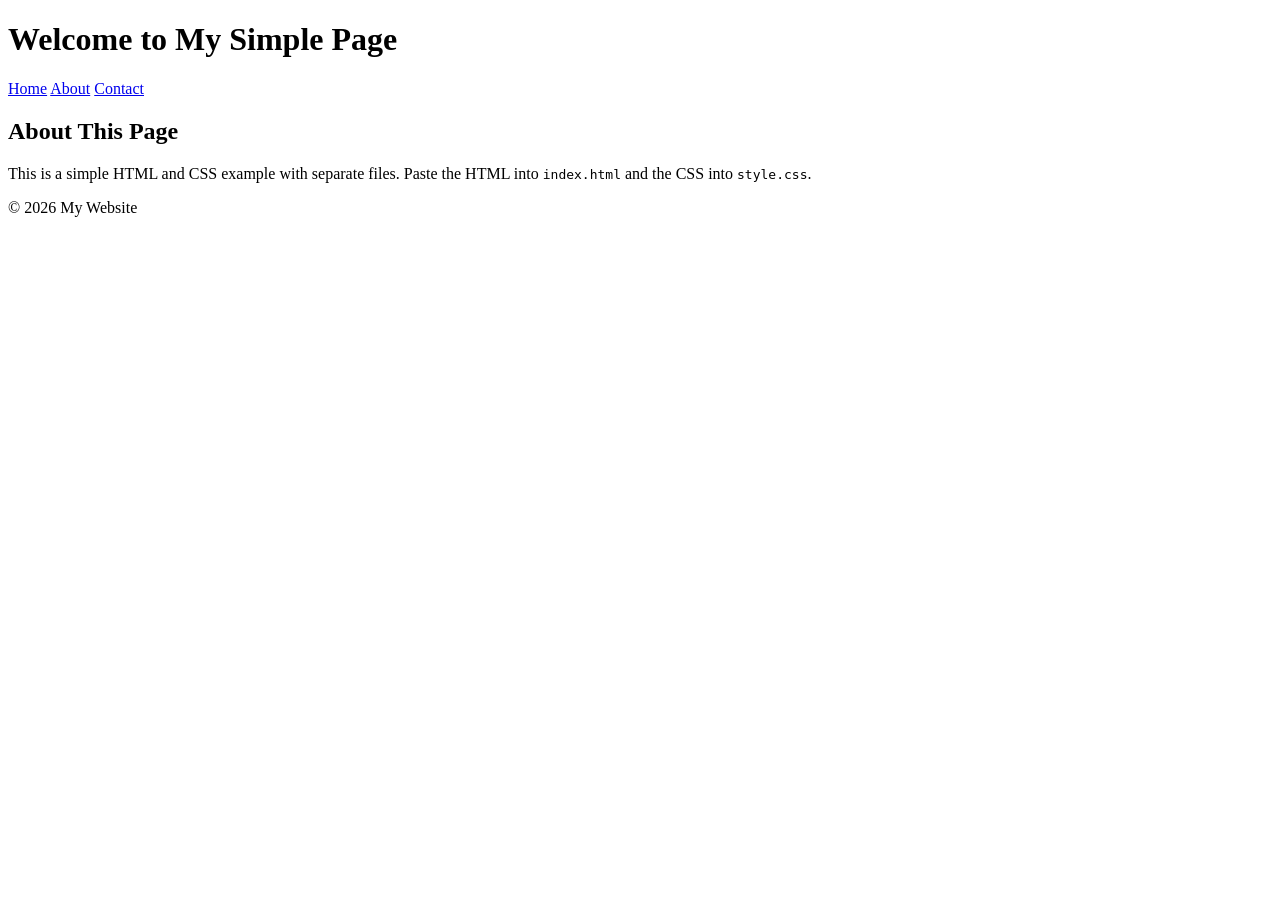
==== index.html @ a4b5734f "test page" ====
<!DOCTYPE html>
<html lang="en">
<head>
  <meta charset="UTF-8">
  <meta name="viewport" content="width=device-width, initial-scale=1.0">
  <title>Simple Page</title>
  <link rel="stylesheet" href="style.css">
</head>
<body>
  <header>
    <h1>Welcome to My Simple Page</h1>
  </header>
  <nav>
    <a href="#">Home</a>
    <a href="#">About</a>
    <a href="#">Contact</a>
  </nav>
  <main>
    <h2>About This Page</h2>
    <p>This is a simple HTML and CSS example with separate files. Paste the HTML into <code>index.html</code> and the CSS into <code>style.css</code>.</p>
  </main>
  <footer>
    <p>&copy; 2026 My Website</p>
  </footer>
</body>
</html>
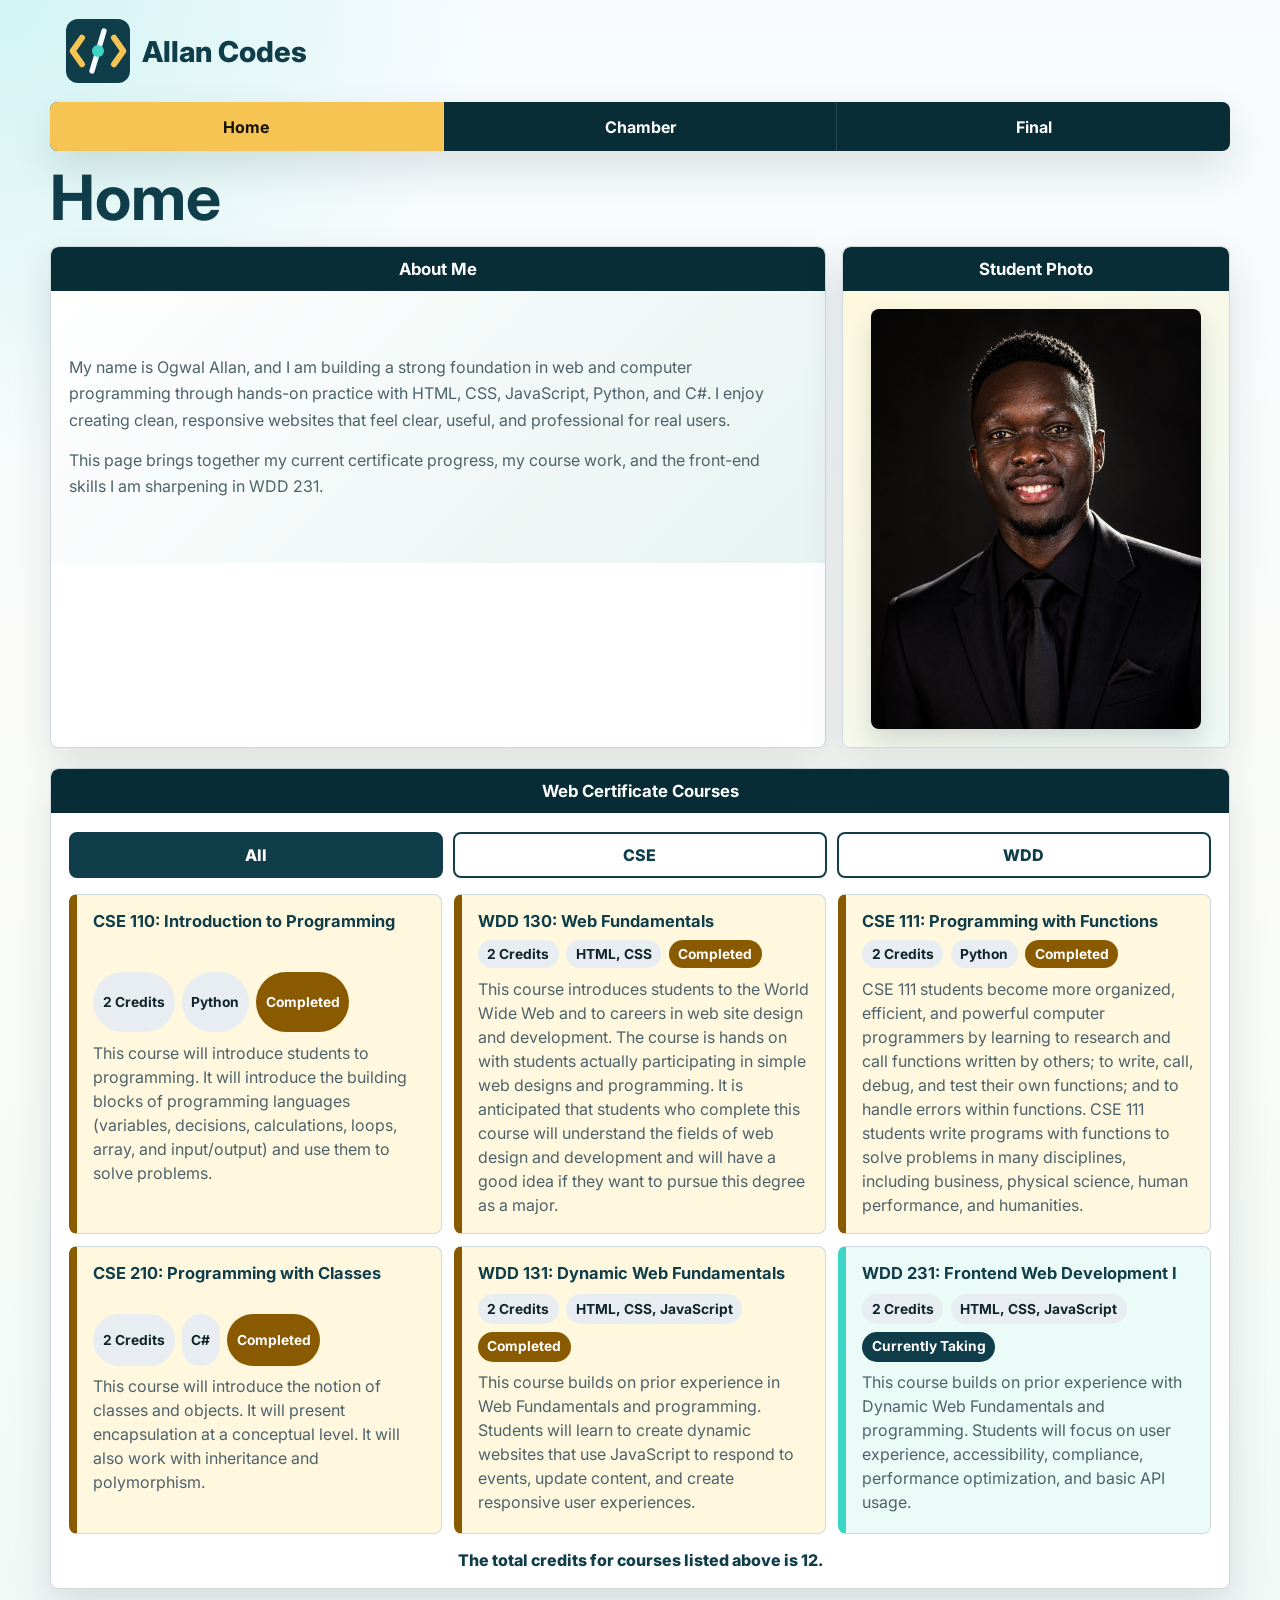
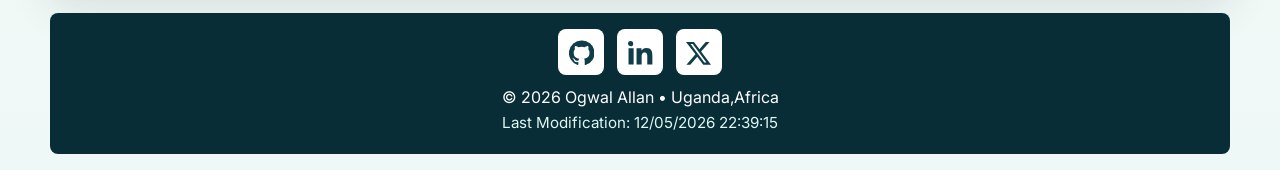
==== commit 71ac752f: "Wk1 Home Page" ====
--- a/index.html
+++ b/index.html
@@ -3,24 +3,91 @@
 <head>
   <meta charset="UTF-8">
   <meta name="viewport" content="width=device-width, initial-scale=1.0">
-  <title>Simple Page</title>
-  <link rel="stylesheet" href="style.css">
+  <meta name="description" content="Course home page for Allan Codes featuring profile information, certificate courses, responsive navigation, and dynamic JavaScript course filters.">
+  <meta name="author" content="Allan Codes">
+  <title>Allan Codes | WDD 231 Course Home Page</title>
+  <link rel="preconnect" href="https://fonts.googleapis.com">
+  <link rel="preconnect" href="https://fonts.gstatic.com" crossorigin>
+  <link href="https://fonts.googleapis.com/css2?family=Inter:wght@400;600;700;800&display=swap" rel="stylesheet">
+  <link rel="stylesheet" href="styles/small.css">
+  <link rel="stylesheet" href="styles/larger.css">
+  <script src="scripts/navigation.js" defer></script>
+  <script src="scripts/date.js" defer></script>
+  <script src="scripts/course.js" defer></script>
 </head>
 <body>
   <header>
-    <h1>Welcome to My Simple Page</h1>
+    <a class="brand" href="index.html" aria-label="Allan Codes home">
+      <img src="images/logo.svg" alt="Allan Codes logo" width="64" height="64">
+      <span>Allan Codes</span>
+    </a>
+    <button id="menu-button" class="menu-button" type="button" aria-label="Open navigation menu" aria-expanded="false" aria-controls="primary-nav">
+      <span aria-hidden="true"></span>
+      <span aria-hidden="true"></span>
+      <span aria-hidden="true"></span>
+    </button>
   </header>
-  <nav>
-    <a href="#">Home</a>
-    <a href="#">About</a>
-    <a href="#">Contact</a>
+
+  <nav id="primary-nav" class="primary-nav" aria-label="Primary navigation">
+    <a href="index.html" aria-current="page">Home</a>
+    <a href="chamber/index.html">Chamber</a>
+    <a href="final/index.html">Final</a>
   </nav>
+
   <main>
-    <h2>About This Page</h2>
-    <p>This is a simple HTML and CSS example with separate files. Paste the HTML into <code>index.html</code> and the CSS into <code>style.css</code>.</p>
+    <h1>Home</h1>
+
+    <div class="intro-grid">
+      <section class="panel about-card">
+        <h2>About Me</h2>
+        <div class="panel-body">
+          <p>My name is Ogwal Allan, and I am building a strong foundation in web and computer programming through hands-on practice with HTML, CSS, JavaScript, Python, and C#. I enjoy creating clean, responsive websites that feel clear, useful, and professional for real users.</p>
+          <p>This page brings together my current certificate progress, my course work, and the front-end skills I am sharpening in WDD 231.</p>
+        </div>
+      </section>
+
+      <section class="panel photo-card">
+        <h2>Student Photo</h2>
+        <div class="panel-body">
+          <img class="student-portrait" src="images/student-photo.png" alt="Student developer portrait illustration" width="420" height="420">
+        </div>
+      </section>
+    </div>
+
+    <section class="panel courses-panel" aria-labelledby="courses-heading">
+      <h2 id="courses-heading">Web Certificate Courses</h2>
+      <div class="panel-body">
+        <div class="filter-buttons" aria-label="Course filters">
+          <button class="filter-button active" type="button" data-filter="All" aria-pressed="true">All</button>
+          <button class="filter-button" type="button" data-filter="CSE" aria-pressed="false">CSE</button>
+          <button class="filter-button" type="button" data-filter="WDD" aria-pressed="false">WDD</button>
+        </div>
+        <div id="course-list" class="course-list" aria-live="polite"></div>
+        <p id="credit-total" class="credit-total"></p>
+      </div>
+    </section>
   </main>
+
   <footer>
-    <p>&copy; 2026 My Website</p>
+    <div class="social-links" aria-label="Social links">
+      <a href="https://github.com/Allan2468coder/wdd231" aria-label="GitHub repository">
+        <svg viewBox="0 0 24 24" aria-hidden="true">
+          <path d="M12 .5A12 12 0 0 0 8.2 23.9c.6.1.8-.3.8-.6v-2.1c-3.3.7-4-1.4-4-1.4-.5-1.3-1.3-1.7-1.3-1.7-1.1-.7.1-.7.1-.7 1.2.1 1.8 1.2 1.8 1.2 1.1 1.8 2.9 1.3 3.5 1 .1-.8.4-1.3.8-1.6-2.6-.3-5.4-1.3-5.4-5.9 0-1.3.5-2.4 1.2-3.2-.1-.3-.5-1.6.1-3.2 0 0 1-.3 3.3 1.2a11.4 11.4 0 0 1 6 0c2.3-1.5 3.3-1.2 3.3-1.2.6 1.6.2 2.9.1 3.2.8.8 1.2 1.9 1.2 3.2 0 4.6-2.8 5.6-5.4 5.9.4.4.8 1.1.8 2.2v3.2c0 .3.2.7.8.6A12 12 0 0 0 12 .5Z"/>
+        </svg>
+      </a>
+      <a href="https://www.linkedin.com/in/allan2468coder/" aria-label="LinkedIn profile">
+        <svg viewBox="0 0 24 24" aria-hidden="true">
+          <path d="M4.98 3.5a2.5 2.5 0 1 1-5 0 2.5 2.5 0 0 1 5 0ZM.5 8h4.9v15.5H.5V8Zm7.7 0h4.7v2.1h.1c.7-1.2 2.2-2.5 4.6-2.5 4.9 0 5.8 3.2 5.8 7.4v8.5h-4.9V16c0-1.8 0-4.1-2.5-4.1s-2.9 2-2.9 4v7.6H8.2V8Z"/>
+        </svg>
+      </a>
+      <a href="https://x.com/allan_smoky1" aria-label="X profile">
+        <svg viewBox="0 0 24 24" aria-hidden="true">
+          <path d="M18.9 1.8h3.7l-8.1 9.3 9.5 12.6h-7.4l-5.8-7.6-6.7 7.6H.4l8.7-10L0 1.8h7.6l5.3 7 6-7Zm-1.3 19.7h2L6.5 3.9H4.4l13.2 17.6Z"/>
+        </svg>
+      </a>
+    </div>
+    <p>&copy; <span id="currentyear"></span> Ogwal Allan &bull; Uganda,Africa</p>
+    <p id="lastModified"></p>
   </footer>
 </body>
 </html>
--- a/styles/small.css
+++ b/styles/small.css
@@ -0,0 +1,349 @@
+:root {
+  --ink: #10242b;
+  --muted: #4d626b;
+  --brand: #103d4a;
+  --brand-strong: #082d37;
+  --accent: #8a5a00;
+  --accent-bright: #f6c453;
+  --mint: #3dd6c6;
+  --paper: #fbfcf8;
+  --surface: #ffffff;
+  --soft: #e7f3f1;
+  --line: #cdd9dd;
+  --shadow: 0 18px 40px rgb(16 36 43 / 12%);
+}
+
+* {
+  box-sizing: border-box;
+}
+
+html {
+  scroll-behavior: smooth;
+}
+
+body {
+  margin: 0;
+  font-family: "Inter", Arial, sans-serif;
+  color: var(--ink);
+  background:
+    radial-gradient(circle at top left, rgb(61 214 198 / 20%), transparent 30rem),
+    linear-gradient(180deg, #f7fbff 0%, var(--paper) 48%, #eef8f6 100%);
+  min-width: 320px;
+}
+
+img,
+svg {
+  display: block;
+  max-width: 100%;
+}
+
+a {
+  color: inherit;
+}
+
+header {
+  display: flex;
+  align-items: center;
+  justify-content: space-between;
+  gap: 1rem;
+  width: min(100%, 1180px);
+  margin: 0 auto;
+  padding: 1rem;
+}
+
+.brand {
+  display: inline-flex;
+  align-items: center;
+  gap: .75rem;
+  text-decoration: none;
+  font-size: clamp(1.15rem, 1rem + 1vw, 1.8rem);
+  font-weight: 800;
+  color: var(--brand);
+}
+
+.brand img {
+  width: 54px;
+  height: 54px;
+}
+
+.menu-button {
+  display: grid;
+  gap: 5px;
+  width: 48px;
+  height: 48px;
+  place-content: center;
+  border: 2px solid var(--brand);
+  border-radius: 8px;
+  background: var(--surface);
+  cursor: pointer;
+}
+
+.menu-button span {
+  display: block;
+  width: 24px;
+  height: 3px;
+  border-radius: 999px;
+  background: var(--brand);
+}
+
+.menu-button.open span:nth-child(1) {
+  transform: translateY(8px) rotate(45deg);
+}
+
+.menu-button.open span:nth-child(2) {
+  opacity: 0;
+}
+
+.menu-button.open span:nth-child(3) {
+  transform: translateY(-8px) rotate(-45deg);
+}
+
+.primary-nav {
+  display: none;
+  width: min(100% - 2rem, 1180px);
+  margin: 0 auto 1rem;
+  overflow: hidden;
+  border-radius: 8px;
+  background: var(--brand-strong);
+  box-shadow: var(--shadow);
+}
+
+.primary-nav.open {
+  display: block;
+}
+
+.primary-nav a {
+  display: block;
+  min-height: 48px;
+  padding: .9rem 1rem;
+  border-top: 1px solid rgb(255 255 255 / 14%);
+  color: #ffffff;
+  text-decoration: none;
+  font-weight: 700;
+}
+
+.primary-nav a:hover,
+.primary-nav a:focus-visible,
+.primary-nav a[aria-current="page"] {
+  background: var(--accent-bright);
+  color: #151000;
+}
+
+main {
+  width: min(100% - 2rem, 1180px);
+  margin: 0 auto 1.2rem;
+}
+
+h1 {
+  margin: .35rem 0 1rem;
+  font-size: clamp(2rem, 1.5rem + 3vw, 4rem);
+  line-height: 1;
+  color: var(--brand);
+}
+
+h2 {
+  margin: 0;
+  padding: .75rem 1rem;
+  border-radius: 8px 8px 0 0;
+  background: var(--brand-strong);
+  color: #ffffff;
+  text-align: center;
+  font-size: 1.05rem;
+}
+
+.intro-grid {
+  display: grid;
+  gap: 1rem;
+}
+
+.panel {
+  overflow: hidden;
+  border: 1px solid var(--line);
+  border-radius: 8px;
+  background: var(--surface);
+  box-shadow: var(--shadow);
+}
+
+.panel-body {
+  padding: 1rem;
+}
+
+.about-card .panel-body {
+  display: grid;
+  align-content: center;
+  min-height: 15rem;
+  background: linear-gradient(135deg, #ffffff, var(--soft));
+}
+
+.about-card p {
+  max-width: 72ch;
+  margin: 0 0 .85rem;
+  color: var(--muted);
+  line-height: 1.65;
+}
+
+.about-card p:last-child {
+  margin-bottom: 0;
+}
+
+.photo-card .panel-body {
+  display: grid;
+  place-items: center;
+  background: linear-gradient(135deg, #fff8df, #eef8f6);
+}
+
+.student-portrait {
+  width: min(100%, 330px);
+  border-radius: 8px;
+  box-shadow: 0 12px 24px rgb(16 36 43 / 14%);
+}
+
+.courses-panel {
+  margin-top: 1rem;
+}
+
+.filter-buttons {
+  display: grid;
+  grid-template-columns: repeat(3, 1fr);
+  gap: .65rem;
+  margin-bottom: 1rem;
+}
+
+.filter-button {
+  min-height: 46px;
+  border: 2px solid var(--brand);
+  border-radius: 8px;
+  background: #ffffff;
+  color: var(--brand);
+  font: inherit;
+  font-weight: 800;
+  cursor: pointer;
+}
+
+.filter-button:hover,
+.filter-button:focus-visible,
+.filter-button.active {
+  background: var(--brand);
+  color: #ffffff;
+}
+
+.course-list {
+  display: grid;
+  gap: .75rem;
+}
+
+.course-card {
+  display: grid;
+  gap: .55rem;
+  padding: 1rem;
+  border: 1px solid var(--line);
+  border-left: 8px solid var(--muted);
+  border-radius: 8px;
+  background: #f8fbfc;
+}
+
+.course-card.completed {
+  border-left-color: var(--accent);
+  background: #fff8df;
+}
+
+.course-card.current {
+  border-left-color: var(--mint);
+  background: #ebfbf8;
+}
+
+.course-card h3 {
+  margin: 0;
+  color: var(--brand);
+  font-size: 1.03rem;
+}
+
+.course-meta {
+  display: flex;
+  flex-wrap: wrap;
+  gap: .45rem;
+  margin: 0;
+}
+
+.course-meta span {
+  display: inline-flex;
+  align-items: center;
+  min-height: 28px;
+  padding: .25rem .6rem;
+  border-radius: 999px;
+  background: #e7edf0;
+  color: var(--ink);
+  font-size: .86rem;
+  font-weight: 700;
+}
+
+.course-card.completed .status {
+  background: var(--accent);
+  color: #ffffff;
+}
+
+.course-card.current .status {
+  background: var(--brand);
+  color: #ffffff;
+}
+
+.course-card p {
+  margin: 0;
+  color: var(--muted);
+  line-height: 1.5;
+}
+
+.credit-total {
+  margin: 1rem 0 0;
+  text-align: center;
+  font-weight: 800;
+  color: var(--brand);
+}
+
+footer {
+  width: min(100% - 2rem, 1180px);
+  margin: 0 auto 1rem;
+  padding: 1rem;
+  border-radius: 8px;
+  background: var(--brand-strong);
+  color: #ffffff;
+  text-align: center;
+}
+
+.social-links {
+  display: flex;
+  justify-content: center;
+  gap: .8rem;
+  margin-bottom: .75rem;
+}
+
+.social-links a {
+  display: grid;
+  width: 46px;
+  height: 46px;
+  place-items: center;
+  border-radius: 8px;
+  background: #ffffff;
+  color: var(--brand);
+}
+
+.social-links a:hover,
+.social-links a:focus-visible {
+  background: var(--accent-bright);
+  color: #151000;
+}
+
+.social-links svg {
+  width: 25px;
+  height: 25px;
+  fill: currentColor;
+}
+
+footer p {
+  margin: .35rem 0;
+}
+
+#lastModified {
+  color: #dff7f3;
+  font-size: .95rem;
+}
--- a/styles/larger.css
+++ b/styles/larger.css
@@ -0,0 +1,62 @@
+@media screen and (min-width: 700px) {
+  header {
+    padding: 1.2rem 1rem;
+  }
+
+  .brand img {
+    width: 64px;
+    height: 64px;
+  }
+
+  .menu-button {
+    display: none;
+  }
+
+  .primary-nav,
+  .primary-nav.open {
+    display: flex;
+  }
+
+  .primary-nav a {
+    flex: 1 1 0;
+    border-top: 0;
+    border-right: 1px solid rgb(255 255 255 / 14%);
+    text-align: center;
+  }
+
+  .primary-nav a:last-child {
+    border-right: 0;
+  }
+
+  .intro-grid {
+    grid-template-columns: minmax(0, 2fr) minmax(280px, 1fr);
+    align-items: stretch;
+  }
+
+  .about-card .panel-body,
+  .photo-card .panel-body {
+    min-height: 17rem;
+  }
+
+  .courses-panel {
+    margin-top: 1.25rem;
+  }
+
+  .course-list {
+    grid-template-columns: repeat(3, minmax(0, 1fr));
+  }
+}
+
+@media screen and (min-width: 1000px) {
+  main {
+    margin-bottom: 1.5rem;
+  }
+
+  .panel-body {
+    padding: 1.15rem;
+  }
+
+  .course-card {
+    min-height: 18rem;
+  }
+}
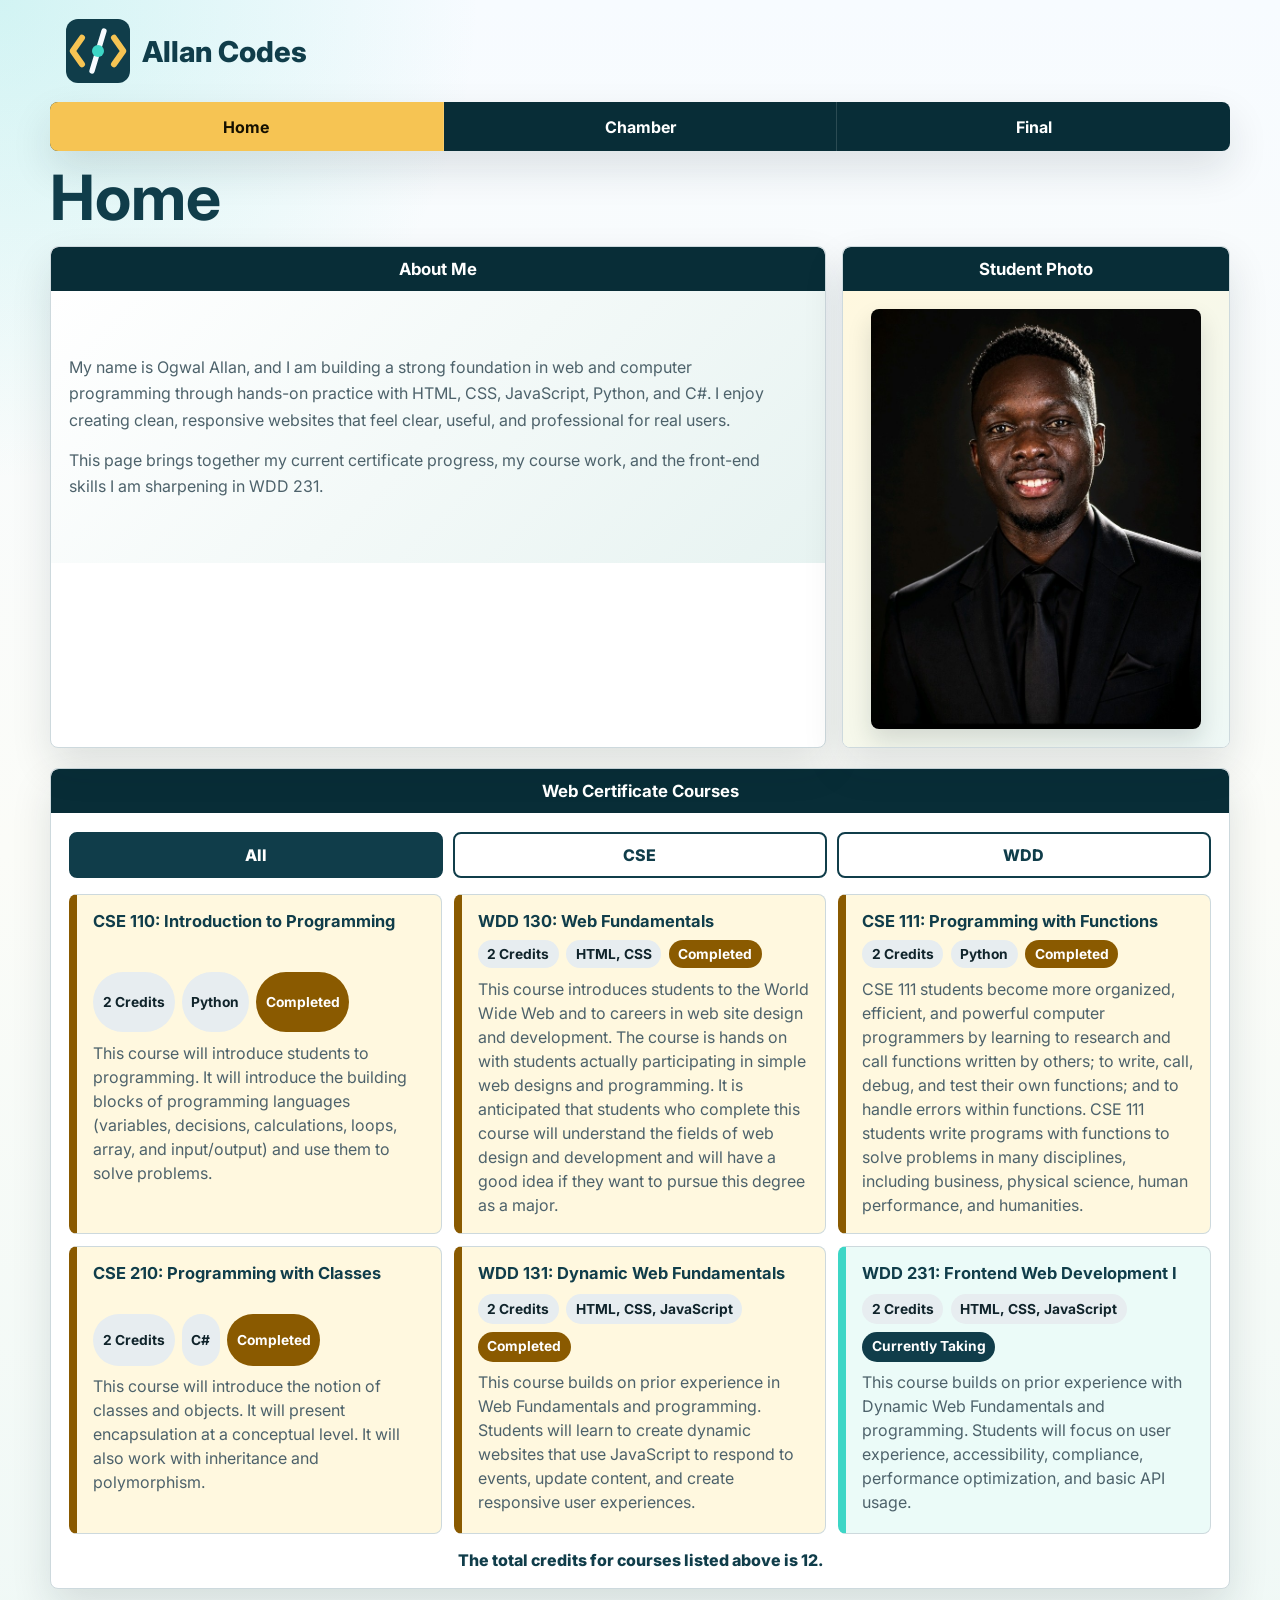
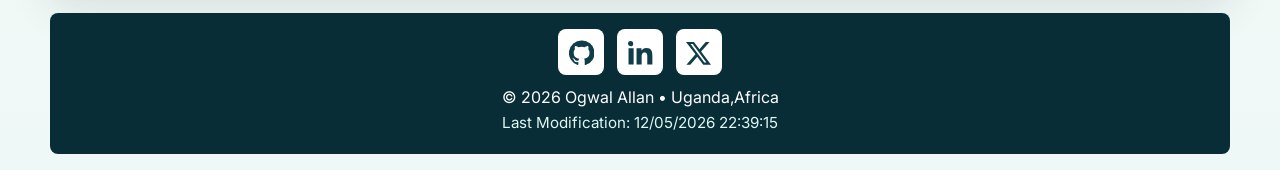
==== commit 163235ef: "Audit Tool Error Fixes" ====
--- a/index.html
+++ b/index.html
@@ -57,7 +57,7 @@
     <section class="panel courses-panel" aria-labelledby="courses-heading">
       <h2 id="courses-heading">Web Certificate Courses</h2>
       <div class="panel-body">
-        <div class="filter-buttons" aria-label="Course filters">
+        <div class="filter-buttons" role="group" aria-label="Course filters">
           <button class="filter-button active" type="button" data-filter="All" aria-pressed="true">All</button>
           <button class="filter-button" type="button" data-filter="CSE" aria-pressed="false">CSE</button>
           <button class="filter-button" type="button" data-filter="WDD" aria-pressed="false">WDD</button>
@@ -69,7 +69,7 @@
   </main>
 
   <footer>
-    <div class="social-links" aria-label="Social links">
+    <div class="social-links" role="navigation" aria-label="Social links">
       <a href="https://github.com/Allan2468coder/wdd231" aria-label="GitHub repository">
         <svg viewBox="0 0 24 24" aria-hidden="true">
           <path d="M12 .5A12 12 0 0 0 8.2 23.9c.6.1.8-.3.8-.6v-2.1c-3.3.7-4-1.4-4-1.4-.5-1.3-1.3-1.7-1.3-1.7-1.1-.7.1-.7.1-.7 1.2.1 1.8 1.2 1.8 1.2 1.1 1.8 2.9 1.3 3.5 1 .1-.8.4-1.3.8-1.6-2.6-.3-5.4-1.3-5.4-5.9 0-1.3.5-2.4 1.2-3.2-.1-.3-.5-1.6.1-3.2 0 0 1-.3 3.3 1.2a11.4 11.4 0 0 1 6 0c2.3-1.5 3.3-1.2 3.3-1.2.6 1.6.2 2.9.1 3.2.8.8 1.2 1.9 1.2 3.2 0 4.6-2.8 5.6-5.4 5.9.4.4.8 1.1.8 2.2v3.2c0 .3.2.7.8.6A12 12 0 0 0 12 .5Z"/>
